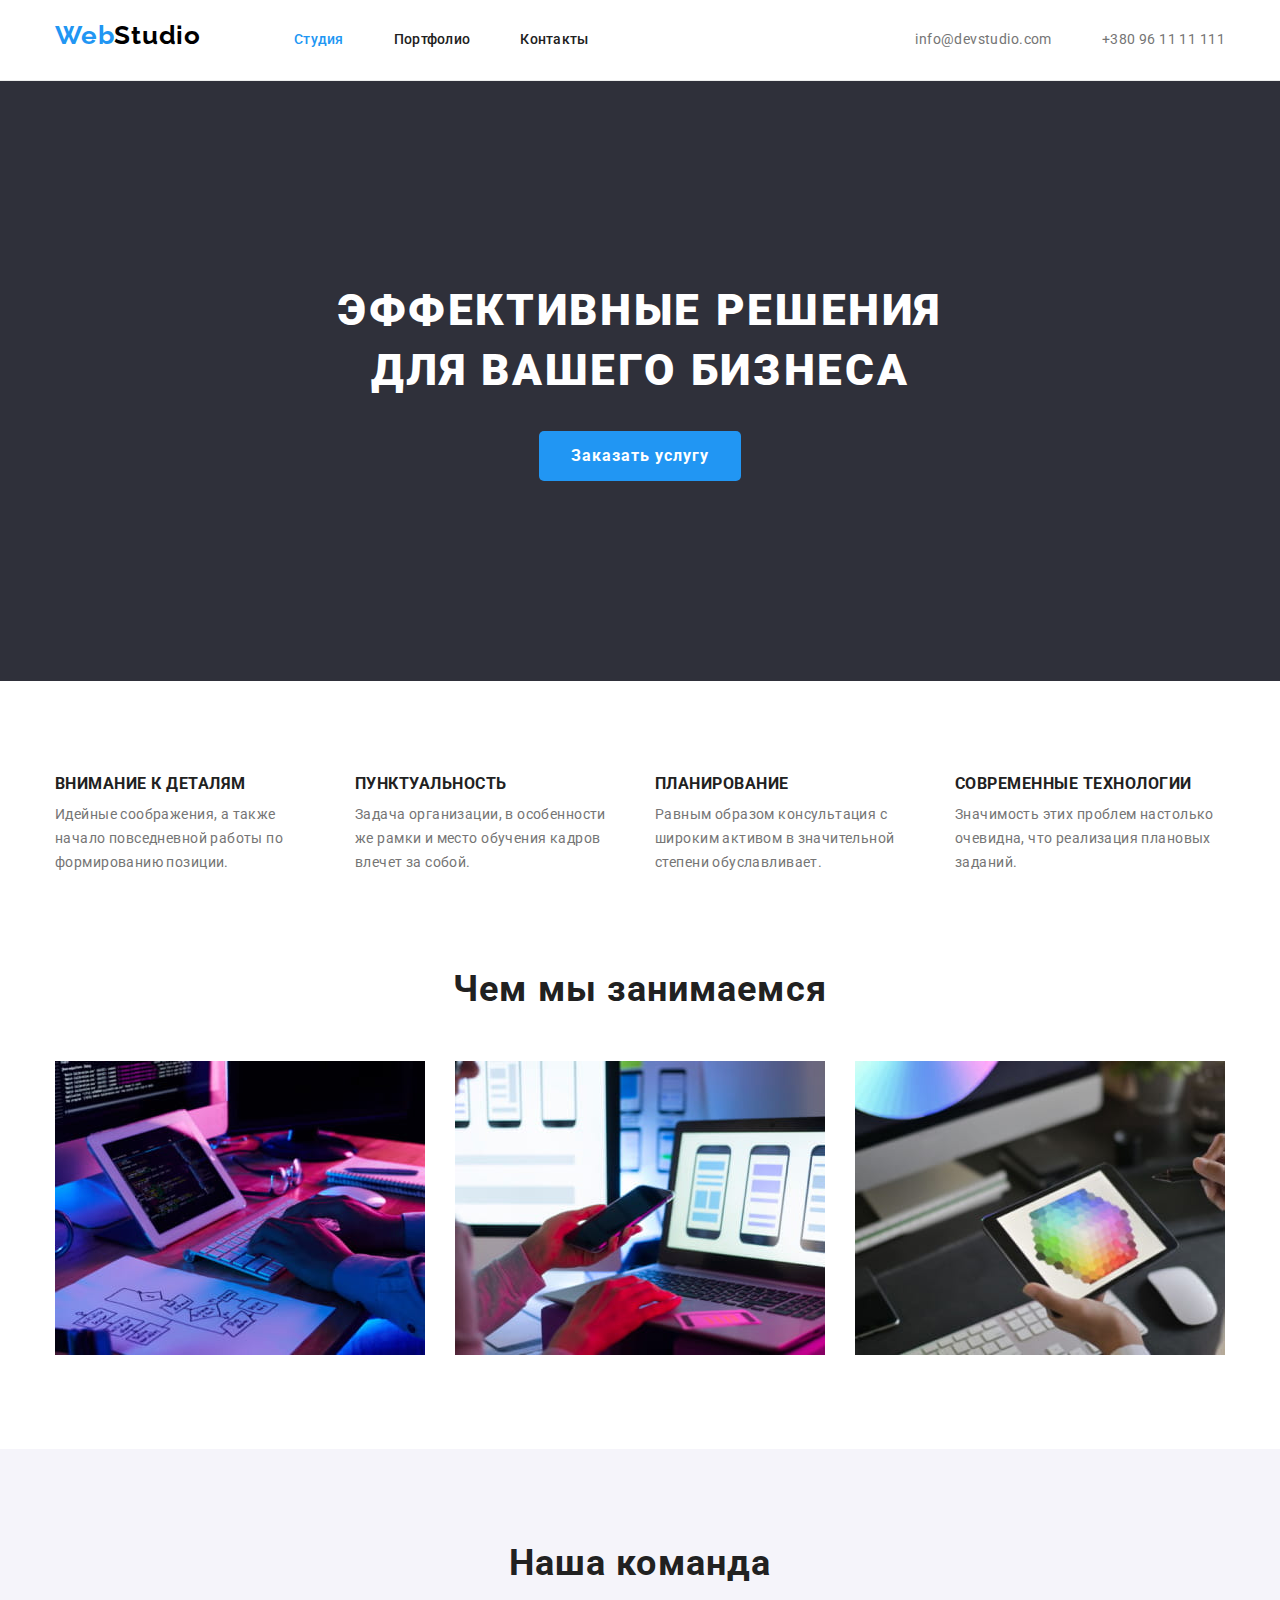
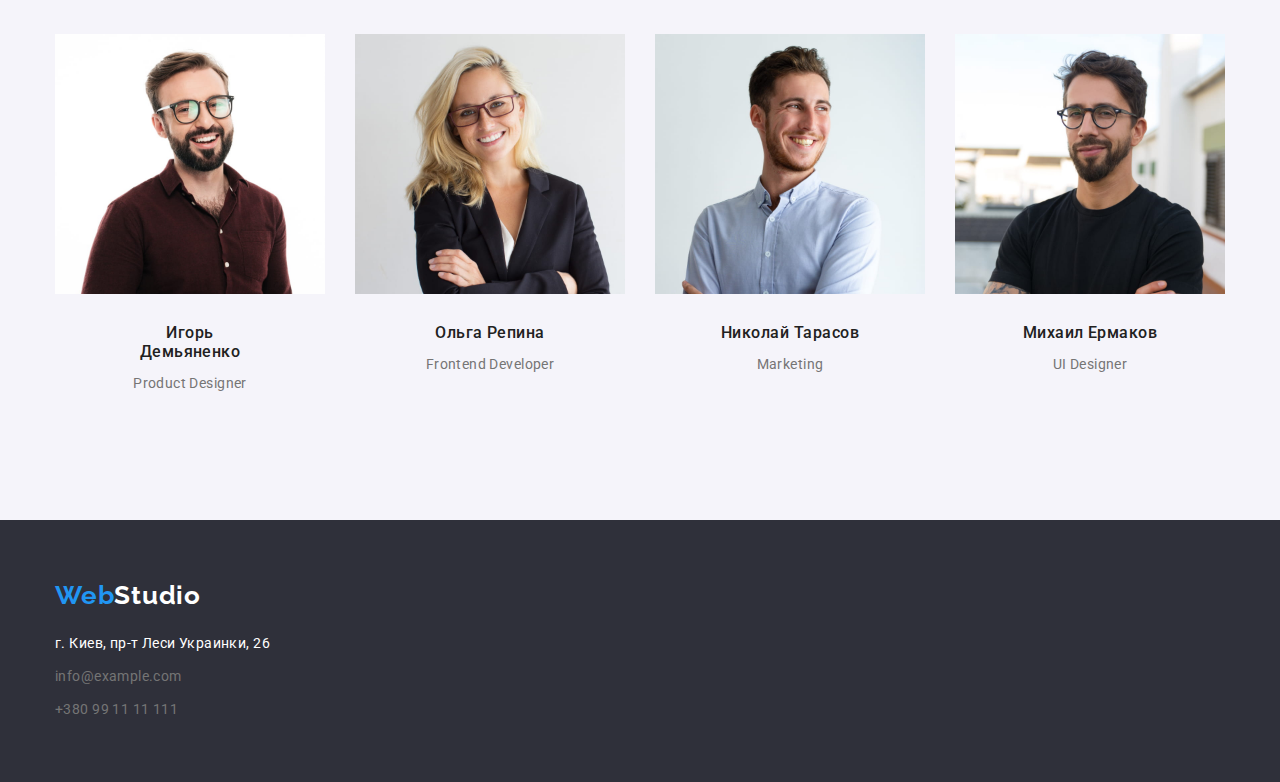
==== index.html @ d559161b "залил проект" ====
<!DOCTYPE html>
<html lang="ru">
  <head>
    <meta charset="UTF-8" />
    <meta http-equiv="X-UA-Compatible" content="IE=edge" />
    <meta name="viewport" content="width=device-width, initial-scale=1.0" />
    <title>WebStudio</title>
    <link rel="preconnect" href="https://fonts.gstatic.com" />
    <link
      href="https://fonts.googleapis.com/css2?family=Raleway:wght@700&family=Roboto:wght@400;500;700;900&display=swap"
      rel="stylesheet"
    />
    <link
      rel="stylesheet"
      href="https://cdnjs.cloudflare.com/ajax/libs/modern-normalize/0.2.0/modern-normalize.min.css"
    />
    <link rel="stylesheet" href="./css/styles.css" />
  </head>

  <body class="main-content">
    <!--Навигация-->
    <header>
      <div class="container">
        <nav class="navigation">
          <a class="logo-link link" href="./index.html"
            ><span class="blue-logo">Web</span><span class="black-logo">Studio</span></a
          >
          <ul class="nav-list list">
            <li class="nav-item"><a class="nav-link active-studio link" href="./index.html">Студия</a></li>
            <li class="nav-item"><a class="nav-link link" href="./portfolio.html">Портфолио</a></li>
            <li class="nav-item"><a class="nav-link link" href="">Контакты</a></li>
          </ul>

          <ul class="contact-list list">
            <li class="contact-item"><a class="link" href="mailto:info@devstudio.com">info@devstudio.com</a></li>
            <li class="contact-item"><a class="link" href="tel:+380961111111">+380 96 11 11 111</a></li>
          </ul>
        </nav>
      </div>
    </header>

    <main>
      <!--Герой-->
      <section class="hero-section">
        <div class="container">
          <h1 class="main-title">
            ЭФФЕКТИВНЫЕ РЕШЕНИЯ <br />
            ДЛЯ ВАШЕГО БИЗНЕСА
          </h1>
          <button type="button" class="order-button button">Заказать услугу</button>
        </div>
      </section>

      <!--Особенности-->
      <section class="features-section">
        <h2 class="visually-hidden">Особенности</h2>
        <div class="container">
          <ul class="features-list list grid">
            <li class="grid-item features-item">
              <h3 class="features-title title">Внимание к деталям</h3>
              <p>Идейные соображения, а также начало повседневной работы по формированию позиции.</p>
            </li>
            <li class="grid-item features-item">
              <h3 class="features-title title">Пунктуальность</h3>
              <p>Задача организации, в особенности же рамки и место обучения кадров влечет за собой.</p>
            </li>
            <li class="grid-item features-item">
              <h3 class="features-title title">Планирование</h3>
              <p>Равным образом консультация с широким активом в значительной степени обуславливает.</p>
            </li>
            <li class="grid-item features-item">
              <h3 class="features-title title">Современные технологии</h3>
              <p>Значимость этих проблем настолько очевидна, что реализация плановых заданий.</p>
            </li>
          </ul>
        </div>
      </section>

      <!--Чем мы занимаемся-->
      <section class="doing-section">
        <div class="container">
          <div class="doing-block">
            <h2 class="whatwe-do-title title">Чем мы занимаемся</h2>
            <ul class="about-list list grid">
              <li class="grid-item about-item">
                <img src="./images/studio/box1.jpg" alt="рисунок1" width="370" />
              </li>
              <li class="grid-item about-item">
                <img src="./images/studio/box2.jpg" alt="рисунок2" width="370" />
              </li>
              <li class="grid-item about-item">
                <img src="./images/studio/box3.jpg" alt="рисунок3" width="370" />
              </li>
            </ul>
          </div>
        </div>
      </section>

      <!--Наша команда-->
      <section class="team-section">
        <div class="container">
          <div class="team-content">
            <h2 class="ourteam-title title">Наша команда</h2>
            <ul class="team-list list grid">
              <li class="grid-item team-item">
                <img src="./images/studio/img.jpg" alt="Игорь Демьяненко" width="270" />
                <div class="item-block">
                  <h3 class="team-title position-title title">Игорь Демьяненко</h3>
                  <p>Product Designer</p>
                </div>
              </li>
              <li class="grid-item team-item">
                <img src="./images/studio/img2.jpg" alt="Ольга Репина" width="270" />
                <div class="item-block">
                  <h3 class="team-title position-title title">Ольга Репина</h3>
                  <p>Frontend Developer</p>
                </div>
              </li>
              <li class="grid-item team-item">
                <img src="./images/studio/img3.jpg" alt="Николай Тарасов" width="270" />
                <div class="item-block">
                  <h3 class="team-title position-title title">Николай Тарасов</h3>
                  <p>Marketing</p>
                </div>
              </li>
              <li class="grid-item team-item">
                <img src="./images/studio/img4.jpg" alt="Михаил Ермаков" width="270" />
                <div class="item-block">
                  <h3 class="team-title position-title title">Михаил Ермаков</h3>
                  <p>UI Designer</p>
                </div>
              </li>
            </ul>
          </div>
        </div>
      </section>
    </main>

    <!--Подвал сайта-->
    <footer>
      <div class="container">
        <div class="footer-block">
          <a class="footer-link link" href="./index.html"
            ><span class="blue-logo">Web</span><span class="white-logo">Studio</span></a
          >

          <address class="address">г. Киев, пр-т Леси Украинки, 26</address>

          <ul class="contact-list footer-contacts list">
            <li class="item-contact">
              <a class="link" href="mailto:info@example.com">info@example.com</a>
            </li>
            <li class="item-contact"><a class="link" href="tel:+380991111111">+380 99 11 11 111</a></li>
          </ul>
        </div>
      </div>
    </footer>
  </body>
</html>
---- css/styles.css ----
:root {
  --main-text-color: #757575;
  --title-color: #212121;
  --bg-color: #2f303a;
  --bg-button-color: #f5f4fa;
  --white-color: #ffffff;
  --link-color: #2196f3;
  --logo-black: #000000;
  --examples-border-color: #eeeeee;
  --grid-item: 1;
}

html {
  box-sizing: border-box;
}

*,
*::before,
*::after {
  box-sizing: inherit;
}

body {
  font-weight: 400;
  font-family: 'Roboto', sans-serif;
  font-size: 14px;
  line-height: 1.71;
  letter-spacing: 0.03em;
  color: var(--main-text-color);
}

h1,
h2,
h3,
h4,
h5,
h6,
p {
  margin-top: 0;
}

ul {
  margin-top: 0;
  margin-bottom: 0;
  padding-inline-start: 0;
}

p {
  margin-bottom: 0px;
}

img {
  display: block;
  max-width: 100%;
  height: auto;
}

address {
  font-style: normal;
  color: var(--white-color);
}

.visually-hidden {
  position: absolute !important;
  clip: rect(1px 1px 1px 1px);
  clip: rect(1px, 1px, 1px, 1px);
  padding: 0 !important;
  border: 0 !important;
  height: 1px !important;
  width: 1px !important;
  overflow: hidden;
}

.link {
  text-decoration: none;
  color: inherit;
}

.examples-link {
  text-decoration: none;
  color: inherit;
}

.link:hover,
.link:focus {
  color: var(--link-color);
}

.buttons-portfolio:hover,
.buttons-portfolio:focus {
  background-color: var(--link-color);
  color: var(--white-color);
}

.container {
  width: 1200px;
  padding-right: 15px;
  padding-left: 15px;
  margin-right: auto;
  margin-left: auto;
}

.grid {
  display: flex;
  flex-wrap: wrap;
  margin-left: -30px;
  margin-top: -30px;
}

.grid-item {
  flex-basis: calc((100% - 30px * var(--grid-item)) / var(--grid-item));
  margin-left: 30px;
  margin-top: 30px;
}

.nav-list {
  font-weight: 500;
  line-height: 1.14;
  letter-spacing: 0.02em;
  color: var(--title-color);
}

.active-studio {
  color: var(--link-color);
}

.active-portfolio {
  color: var(--link-color);
}

.main-title {
  display: block;
  margin-bottom: 0px;
  margin-bottom: 30px;
  font-weight: 900;
  font-size: 44px;
  line-height: 1.36;
  text-align: center;
  letter-spacing: 0.06em;
  color: var(--white-color);
}

.whatwe-do-title,
.ourteam-title {
  display: block;
  margin-bottom: 50px;
  font-weight: 700;
  font-size: 36px;
  line-height: 1.16;
  text-align: center;
  letter-spacing: 0.03em;
}

.features-title {
  text-transform: uppercase;
  margin-bottom: 10px;
  font-weight: 700;
  line-height: 1.14;
  letter-spacing: 0.03em;
}

.team-title {
  margin-bottom: 10px;
  font-weight: 500;
  font-size: 16px;
  line-height: 1.18;
  letter-spacing: 0.03em;
}

.examples-title {
  margin-bottom: 4px;
  font-weight: 700;
  font-size: 18px;
  line-height: 2;
  letter-spacing: 0.06em;
}

.title {
  color: var(--title-color);
}

.element-style {
  font-size: 16px;
  line-height: 30px;
  letter-spacing: 0.03em;
}

.button {
  font-weight: 700;
  font-size: 16px;
  line-height: 1.87;
  text-align: center;
  letter-spacing: 0.06em;
  background-color: var(--bg-button-color);
  border-style: none;
  border-radius: 5px;
  font-family: inherit;
  cursor: pointer;
  border: none;
}

.navigation {
  display: flex;
  align-items: baseline;
}

.logo-link {
  display: block;
  margin-right: 93px;
}

.nav-list {
  display: flex;
  align-items: baseline;
}

.nav-item:not(:last-child) {
  margin-right: 50px;
}

.nav-link {
  padding-top: 32px;
  padding-bottom: 32px;
  display: flex;
  margin-bottom: 0px;
}

.contact-list {
  display: flex;
  margin-left: auto;
}

.contact-item:not(:last-child) {
  margin-right: 50px;
}

header {
  border-bottom: 1px solid #ececec;
}

.order-button {
  display: inline-block;
  min-width: 200px;
  padding: 10px 32px;
  background-color: var(--link-color);
  color: var(--white-color);
}

.buttons-portfolio {
  min-width: 73px;
  padding: 6px 22px;
}

.hero-section {
  padding-top: 200px;
  padding-bottom: 200px;
}

.hero-section {
  text-align: center;
}

.hero-section {
  background-color: var(--bg-color);
}

.features-section {
  padding-top: 94px;
}

.features-item {
  --grid-item: 4;
}

.doing-section {
  padding-top: 94px;
  padding-bottom: 94px;
}

.about-item {
  --grid-item: 3;
}

.team-list {
  text-align: center;
}

.team-item {
  --grid-item: 4;
}

.team-section {
  padding-top: 94px;
  padding-bottom: 94px;
  background-color: var(--bg-button-color);
}

.item-block {
  padding: 30px 59px;
}

.footer-link {
  display: block;
  margin-bottom: 20px;
}

.address {
  display: block;
  margin-bottom: 9px;
}

.footer-contacts {
  display: block;
}

.item-contact:not(:last-child) {
  display: block;
  margin-bottom: 9px;
}

.portfolio-section {
  padding-top: 94px;
  padding-bottom: 94px;
}

.portfolio-list {
  display: flex;
  justify-content: center;
  margin-bottom: 50px;
}

.buttons-item:not(:last-child) {
  margin-right: 9px;
}

.examples-item {
  --grid-item: 3;
}

.examples-item-block {
  padding: 20px 24px;
  border-left: 1px solid var(--examples-border-color);
  border-right: 1px solid var(--examples-border-color);
  border-bottom: 1px solid var(--examples-border-color);
}

.blue-logo,
.black-logo,
.white-logo {
  font-family: 'Raleway', sans-serif;
  font-weight: 700;
  font-size: 26px;
  line-height: 1.19;
  letter-spacing: 0.03em;
  color: #2196f3;
}

.black-logo {
  color: var(--logo-black);
}

.white-logo {
  color: var(--white-color);
}

.list {
  list-style: none;
}

footer {
  padding-top: 60px;
  padding-bottom: 60px;
  background-color: var(--bg-color);
}
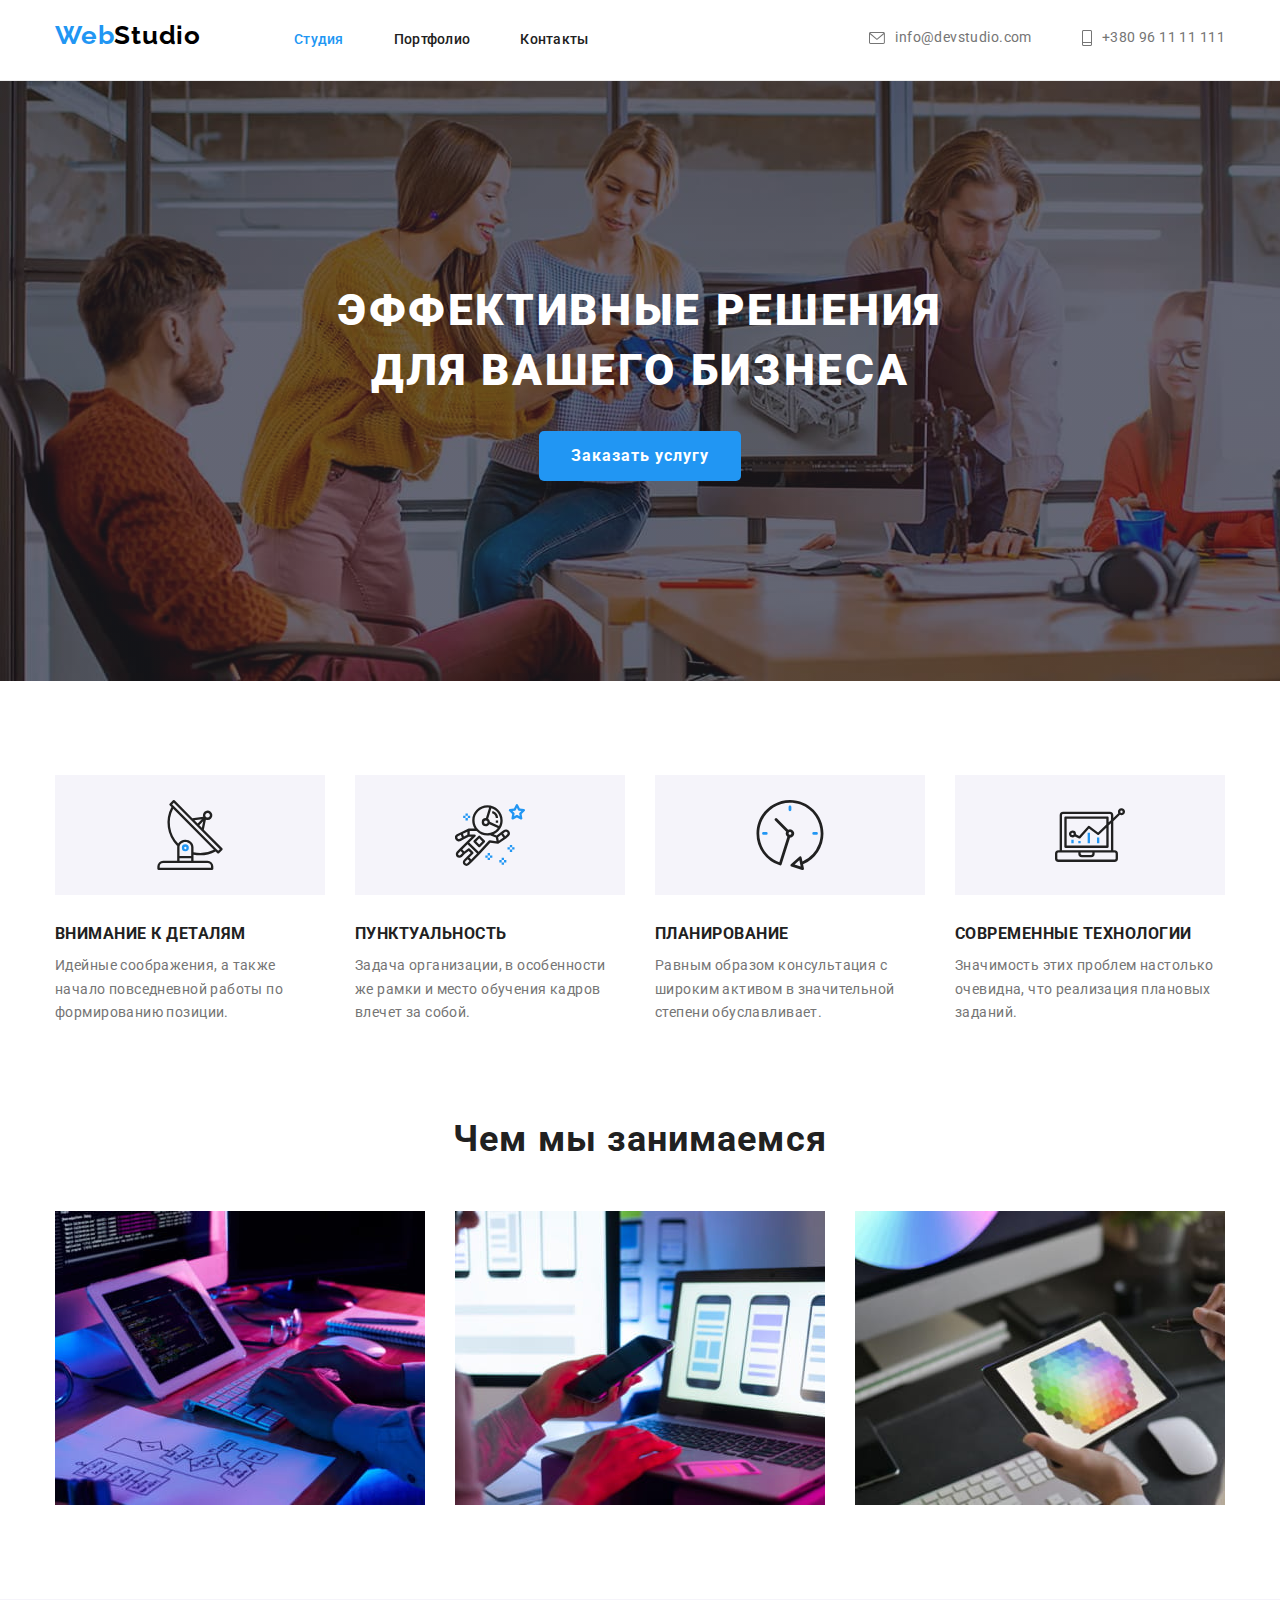
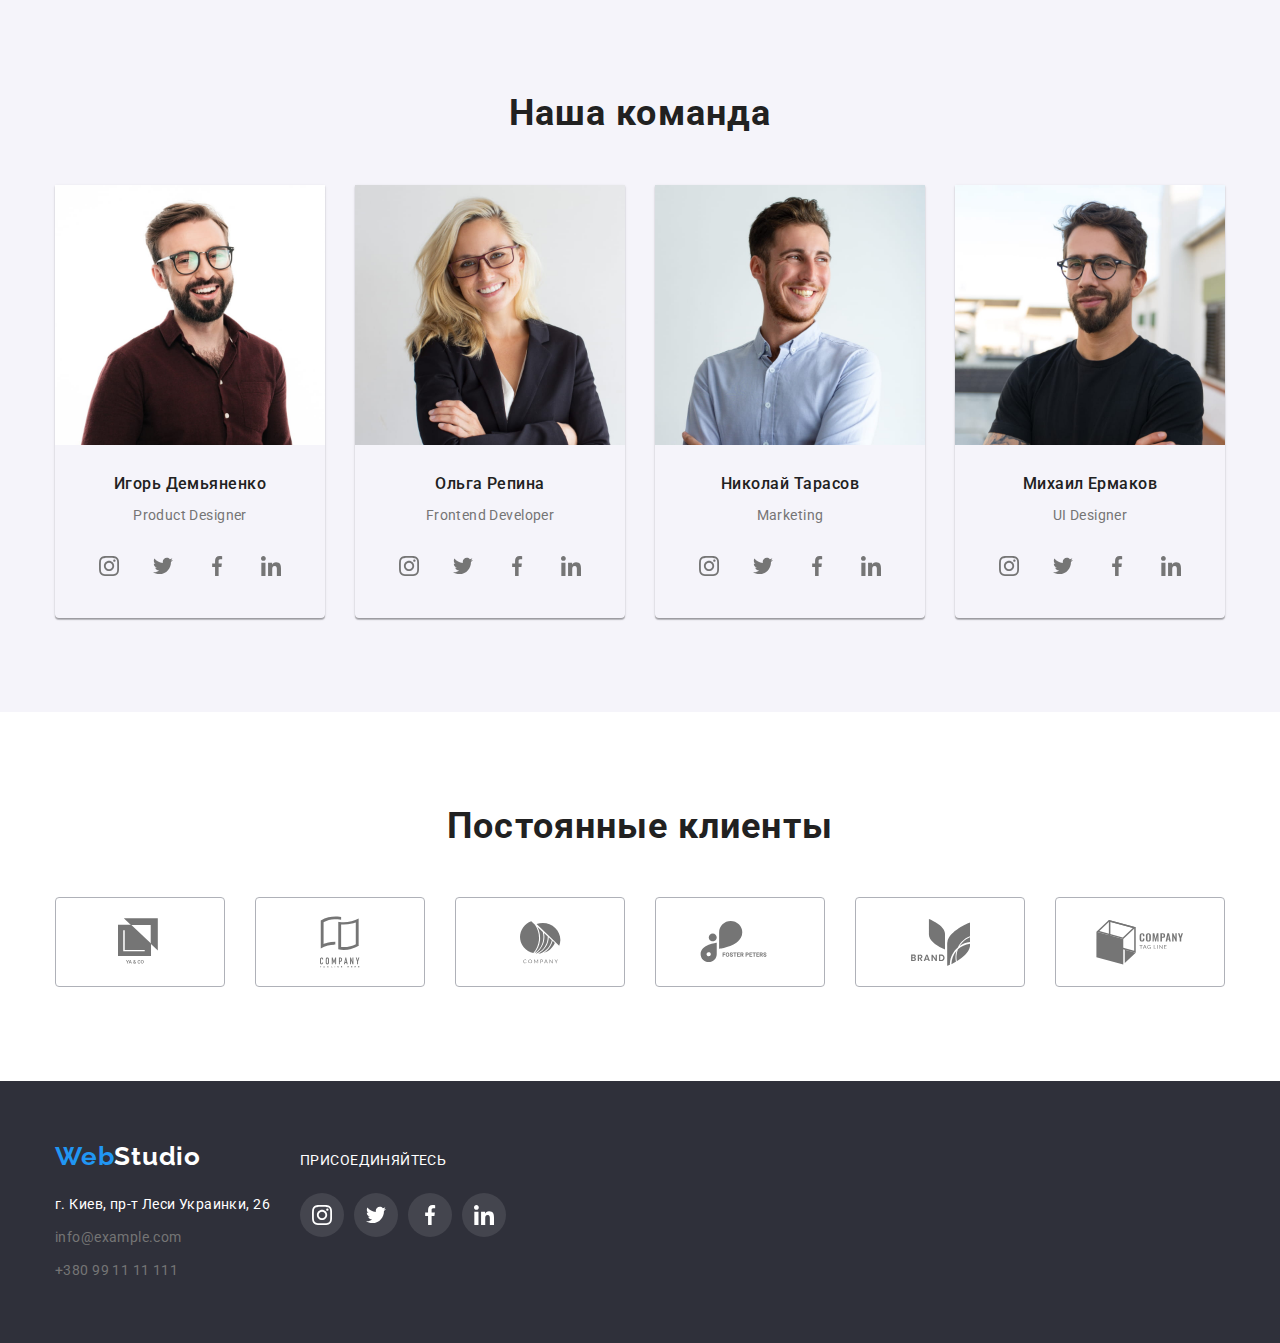
==== commit fbef4056: "добавил иконки для хедера(стилизировал), добавил фон для hero(стилизировал), добавил social иконки д" ====
--- a/index.html
+++ b/index.html
@@ -32,8 +32,22 @@
           </ul>
 
           <ul class="contact-list list">
-            <li class="contact-item"><a class="link" href="mailto:info@devstudio.com">info@devstudio.com</a></li>
-            <li class="contact-item"><a class="link" href="tel:+380961111111">+380 96 11 11 111</a></li>
+            <li class="contact-item">
+              <a class="link icon-link" href="mailto:info@devstudio.com"
+                ><svg class="icon-mail">
+                  <use href="./css/symbol-defs.svg#icon-mail"></use>
+                </svg>
+                info@devstudio.com</a
+              >
+            </li>
+            <li class="contact-item">
+              <a class="link icon-link" href="tel:+380961111111">
+                <svg class="icon-tel icon">
+                  <use href="./css/symbol-defs.svg#icon-telephone"></use>
+                </svg>
+                +380 96 11 11 111</a
+              >
+            </li>
           </ul>
         </nav>
       </div>
@@ -107,6 +121,36 @@
                 <div class="item-block">
                   <h3 class="team-title position-title title">Игорь Демьяненко</h3>
                   <p>Product Designer</p>
+                  <ul class="list team-icon">
+                    <li class="team-icon-item">
+                      <a href="" class="team-icon-link">
+                        <svg class="icon">
+                          <use href="./css/symbol-defs.svg#icon-instagram"></use>
+                        </svg>
+                      </a>
+                    </li>
+                    <li class="team-icon-item">
+                      <a href="" class="team-icon-link">
+                        <svg class="icon">
+                          <use href="./css/symbol-defs.svg#icon-twitter"></use>
+                        </svg>
+                      </a>
+                    </li>
+                    <li class="team-icon-item">
+                      <a href="" class="team-icon-link">
+                        <svg class="icon">
+                          <use href="./css/symbol-defs.svg#icon-facebook"></use>
+                        </svg>
+                      </a>
+                    </li>
+                    <li class="team-icon-item">
+                      <a href="" class="team-icon-link">
+                        <svg class="icon">
+                          <use href="./css/symbol-defs.svg#icon-linkedin"></use>
+                        </svg>
+                      </a>
+                    </li>
+                  </ul>
                 </div>
               </li>
               <li class="grid-item team-item">
@@ -114,6 +158,36 @@
                 <div class="item-block">
                   <h3 class="team-title position-title title">Ольга Репина</h3>
                   <p>Frontend Developer</p>
+                  <ul class="list team-icon">
+                    <li class="team-icon-item">
+                      <a href="" class="team-icon-link">
+                        <svg class="icon">
+                          <use href="./css/symbol-defs.svg#icon-instagram"></use>
+                        </svg>
+                      </a>
+                    </li>
+                    <li class="team-icon-item">
+                      <a href="" class="team-icon-link">
+                        <svg class="icon">
+                          <use href="./css/symbol-defs.svg#icon-twitter"></use>
+                        </svg>
+                      </a>
+                    </li>
+                    <li class="team-icon-item">
+                      <a href="" class="team-icon-link">
+                        <svg class="icon">
+                          <use href="./css/symbol-defs.svg#icon-facebook"></use>
+                        </svg>
+                      </a>
+                    </li>
+                    <li class="team-icon-item">
+                      <a href="" class="team-icon-link">
+                        <svg class="icon">
+                          <use href="./css/symbol-defs.svg#icon-linkedin"></use>
+                        </svg>
+                      </a>
+                    </li>
+                  </ul>
                 </div>
               </li>
               <li class="grid-item team-item">
@@ -121,6 +195,36 @@
                 <div class="item-block">
                   <h3 class="team-title position-title title">Николай Тарасов</h3>
                   <p>Marketing</p>
+                  <ul class="list team-icon">
+                    <li class="team-icon-item">
+                      <a href="" class="team-icon-link">
+                        <svg class="icon">
+                          <use href="./css/symbol-defs.svg#icon-instagram"></use>
+                        </svg>
+                      </a>
+                    </li>
+                    <li class="team-icon-item">
+                      <a href="" class="team-icon-link">
+                        <svg class="icon">
+                          <use href="./css/symbol-defs.svg#icon-twitter"></use>
+                        </svg>
+                      </a>
+                    </li>
+                    <li class="team-icon-item">
+                      <a href="" class="team-icon-link">
+                        <svg class="icon">
+                          <use href="./css/symbol-defs.svg#icon-facebook"></use>
+                        </svg>
+                      </a>
+                    </li>
+                    <li class="team-icon-item">
+                      <a href="" class="team-icon-link">
+                        <svg class="icon">
+                          <use href="./css/symbol-defs.svg#icon-linkedin"></use>
+                        </svg>
+                      </a>
+                    </li>
+                  </ul>
                 </div>
               </li>
               <li class="grid-item team-item">
@@ -128,10 +232,90 @@
                 <div class="item-block">
                   <h3 class="team-title position-title title">Михаил Ермаков</h3>
                   <p>UI Designer</p>
+                  <ul class="list team-icon">
+                    <li class="team-icon-item">
+                      <a href="" class="team-icon-link">
+                        <svg class="icon">
+                          <use href="./css/symbol-defs.svg#icon-instagram"></use>
+                        </svg>
+                      </a>
+                    </li>
+                    <li class="team-icon-item">
+                      <a href="" class="team-icon-link">
+                        <svg class="icon">
+                          <use href="./css/symbol-defs.svg#icon-twitter"></use>
+                        </svg>
+                      </a>
+                    </li>
+                    <li class="team-icon-item">
+                      <a href="" class="team-icon-link">
+                        <svg class="icon">
+                          <use href="./css/symbol-defs.svg#icon-facebook"></use>
+                        </svg>
+                      </a>
+                    </li>
+                    <li class="team-icon-item">
+                      <a href="" class="team-icon-link">
+                        <svg class="icon">
+                          <use href="./css/symbol-defs.svg#icon-linkedin"></use>
+                        </svg>
+                      </a>
+                    </li>
+                  </ul>
                 </div>
               </li>
             </ul>
           </div>
+        </div>
+      </section>
+
+      <section class="clients-section">
+        <div class="container">
+          <h2 class="clients-title title">Постоянные клиенты</h2>
+          <ul class="list clients-icon grid">
+            <li class="clients-icon-item grid-item">
+              <a href="" class="clients-icon-link link">
+                <svg class="icon icon-logo1">
+                  <use href="./css/symbol-defs.svg#icon-logo1"></use>
+                </svg>
+              </a>
+            </li>
+            <li class="clients-icon-item grid-item">
+              <a href="" class="clients-icon-link link">
+                <svg class="icon icon-logo2">
+                  <use href="./css/symbol-defs.svg#icon-logo2"></use>
+                </svg>
+              </a>
+            </li>
+            <li class="clients-icon-item grid-item">
+              <a href="" class="clients-icon-link link">
+                <svg class="icon icon-logo3">
+                  <use href="./css/symbol-defs.svg#icon-logo3"></use>
+                </svg>
+              </a>
+            </li>
+            <li class="clients-icon-item grid-item">
+              <a href="" class="clients-icon-link link">
+                <svg class="icon icon-logo4">
+                  <use href="./css/symbol-defs.svg#icon-logo4"></use>
+                </svg>
+              </a>
+            </li>
+            <li class="clients-icon-item grid-item">
+              <a href="" class="clients-icon-link link">
+                <svg class="icon icon-logo5">
+                  <use href="./css/symbol-defs.svg#icon-logo5"></use>
+                </svg>
+              </a>
+            </li>
+            <li class="clients-icon-item grid-item">
+              <a href="" class="clients-icon-link link">
+                <svg class="icon icon-logo6">
+                  <use href="./css/symbol-defs.svg#icon-logo6"></use>
+                </svg>
+              </a>
+            </li>
+          </ul>
         </div>
       </section>
     </main>
@@ -139,19 +323,54 @@
     <!--Подвал сайта-->
     <footer>
       <div class="container">
-        <div class="footer-block">
-          <a class="footer-link link" href="./index.html"
-            ><span class="blue-logo">Web</span><span class="white-logo">Studio</span></a
-          >
-
-          <address class="address">г. Киев, пр-т Леси Украинки, 26</address>
-
-          <ul class="contact-list footer-contacts list">
-            <li class="item-contact">
-              <a class="link" href="mailto:info@example.com">info@example.com</a>
-            </li>
-            <li class="item-contact"><a class="link" href="tel:+380991111111">+380 99 11 11 111</a></li>
-          </ul>
+        <div class="footer-main-block footer-grid">
+          <div class="footer-block-contact footer-grid-item">
+            <a class="footer-link link" href="./index.html"
+              ><span class="blue-logo">Web</span><span class="white-logo">Studio</span></a
+            >
+
+            <address class="address">г. Киев, пр-т Леси Украинки, 26</address>
+
+            <ul class="footer-contacts list">
+              <li class="item-contact">
+                <a class="link" href="mailto:info@example.com">info@example.com</a>
+              </li>
+              <li class="item-contact"><a class="link" href="tel:+380991111111">+380 99 11 11 111</a></li>
+            </ul>
+          </div>
+          <div class="footer-block-social footer-grid-item">
+            <p class="footer-paragraph-style">присоединяйтесь</p>
+            <ul class="list team-icon">
+              <li class="team-icon-item">
+                <a href="" class="team-icon-link">
+                  <svg class="icon">
+                    <use href="./css/symbol-defs.svg#icon-instagram"></use>
+                  </svg>
+                </a>
+              </li>
+              <li class="team-icon-item">
+                <a href="" class="team-icon-link">
+                  <svg class="icon">
+                    <use href="./css/symbol-defs.svg#icon-twitter"></use>
+                  </svg>
+                </a>
+              </li>
+              <li class="team-icon-item">
+                <a href="" class="team-icon-link">
+                  <svg class="icon">
+                    <use href="./css/symbol-defs.svg#icon-facebook"></use>
+                  </svg>
+                </a>
+              </li>
+              <li class="team-icon-item">
+                <a href="" class="team-icon-link">
+                  <svg class="icon">
+                    <use href="./css/symbol-defs.svg#icon-linkedin"></use>
+                  </svg>
+                </a>
+              </li>
+            </ul>
+          </div>
         </div>
       </div>
     </footer>
--- a/css/styles.css
+++ b/css/styles.css
@@ -7,6 +7,7 @@
   --link-color: #2196f3;
   --logo-black: #000000;
   --examples-border-color: #eeeeee;
+  --clients-border-color: #afb1b8;
   --grid-item: 1;
 }
 
@@ -141,7 +142,8 @@
 }
 
 .whatwe-do-title,
-.ourteam-title {
+.ourteam-title,
+.clients-title {
   display: block;
   margin-bottom: 50px;
   font-weight: 700;
@@ -157,6 +159,34 @@
   font-weight: 700;
   line-height: 1.14;
   letter-spacing: 0.03em;
+}
+
+.features-item::before {
+  display: block;
+  content: '';
+  height: 120px;
+  background-size: contain;
+  background-repeat: no-repeat;
+  background-position: center;
+  background-size: 70px 70px;
+  background-color: var(--bg-button-color);
+  margin-bottom: 30px;
+}
+
+.features-item:nth-child(1)::before {
+  background-image: url(../images/svg/antenna.svg);
+}
+
+.features-item:nth-child(2)::before {
+  background-image: url(../images/svg/astronaut.svg);
+}
+
+.features-item:nth-child(3)::before {
+  background-image: url(../images/svg/clock.svg);
+}
+
+.features-item:nth-child(4)::before {
+  background-image: url(../images/svg/diagram.svg);
 }
 
 .team-title {
@@ -228,6 +258,32 @@
 .contact-list {
   display: flex;
   margin-left: auto;
+  align-items: center;
+}
+
+.icon-link {
+  display: flex;
+  align-items: center;
+  border: none;
+}
+
+.icon-link:hover,
+.icon-link:focus {
+  stroke: currentColor;
+}
+
+.icon-mail {
+  width: 16px;
+  height: 12px;
+  margin-right: 10px;
+  fill: currentColor;
+}
+
+.icon-tel {
+  width: 10px;
+  height: 16px;
+  margin-right: 10px;
+  fill: currentColor;
 }
 
 .contact-item:not(:last-child) {
@@ -254,6 +310,13 @@
 .hero-section {
   padding-top: 200px;
   padding-bottom: 200px;
+  max-width: 1600px;
+  height: 600px;
+
+  background-image: linear-gradient(rgba(47, 48, 58, 0.4), rgba(47, 48, 58, 0.4)), url('../images/studio/heroback.jpg');
+  background-repeat: no-repeat;
+  background-size: cover;
+  background-position: top left;
 }
 
 .hero-section {
@@ -277,6 +340,11 @@
   padding-bottom: 94px;
 }
 
+.clients-section {
+  padding-top: 94px;
+  padding-bottom: 94px;
+}
+
 .about-item {
   --grid-item: 3;
 }
@@ -286,7 +354,13 @@
 }
 
 .team-item {
+  box-shadow: 0px 1px 3px rgba(0, 0, 0, 0.12), 0px 1px 1px rgba(0, 0, 0, 0.14), 0px 2px 1px rgba(0, 0, 0, 0.2);
+  border-radius: 0px 0px 4px 4px;
   --grid-item: 4;
+}
+
+.clients-icon-item {
+  --grid-item: 6;
 }
 
 .team-section {
@@ -295,8 +369,98 @@
   background-color: var(--bg-button-color);
 }
 
+.team-section .team-icon-link {
+  fill: var(--main-text-color);
+}
+
+.team-icon {
+  margin-top: 16px;
+  display: flex;
+}
+
+.team-icon-link .icon {
+  width: 20px;
+  height: 20px;
+}
+
+.team-icon-link {
+  display: flex;
+  border-radius: 50%;
+  justify-content: center;
+  align-items: center;
+  width: 44px;
+  height: 44px;
+}
+
+.team-icon-link:hover,
+.team-icon-link:focus {
+  background-color: var(--link-color);
+}
+
+.team-icon-link:hover .icon,
+.team-icon-link:focus .icon {
+  fill: var(--white-color);
+}
+
+.team-icon-item:not(:last-child) {
+  margin-right: 10px;
+}
+
 .item-block {
-  padding: 30px 59px;
+  padding: 30px 32px;
+}
+
+.clients-icon-link {
+  display: flex;
+  border: 1px solid var(--clients-border-color);
+  border-radius: 4px;
+  width: 170px;
+  height: 90px;
+  align-items: center;
+  justify-content: center;
+}
+
+.clients-icon-link:hover,
+.clients-icon-link:focus {
+  border: 1px solid var(--link-color);
+}
+
+.clients-icon-link .icon {
+  fill: currentColor;
+}
+
+.clients-icon-link .icon-logo1 {
+  width: 44px;
+  height: 49px;
+}
+
+.clients-icon-link .icon-logo2 {
+  width: 40px;
+  height: 52px;
+}
+
+.clients-icon-link .icon-logo3 {
+  width: 41px;
+  height: 43px;
+}
+
+.clients-icon-link .icon-logo4 {
+  width: 80px;
+  height: 42px;
+}
+
+.clients-icon-link .icon-logo5 {
+  width: 59px;
+  height: 47px;
+}
+
+.clients-icon-link .icon-logo6 {
+  width: 88px;
+  height: 45px;
+}
+
+.footer-social-icon .icon {
+  font: var(--white-color);
 }
 
 .footer-link {
@@ -311,11 +475,37 @@
 
 .footer-contacts {
   display: block;
+  margin-left: auto;
+  align-items: center;
+}
+
+.footer-paragraph-style {
+  color: var(--white-color);
+  font-weight: 700px;
+  text-transform: uppercase;
+  margin-bottom: 20px;
 }
 
 .item-contact:not(:last-child) {
   display: block;
   margin-bottom: 9px;
+}
+
+.team-icon a {
+  color: var(--white-color);
+}
+
+footer .team-icon-link {
+  background-color: rgba(255, 255, 255, 0.1);
+}
+
+footer .team-icon-link:hover,
+footer .team-icon-link:focus {
+  background-color: var(--link-color);
+}
+
+footer .team-icon-link .icon {
+  fill: currentColor;
 }
 
 .portfolio-section {
@@ -330,11 +520,25 @@
 }
 
 .buttons-item:not(:last-child) {
-  margin-right: 9px;
+  margin-right: 8px;
 }
 
 .examples-item {
   --grid-item: 3;
+}
+
+.footer-grid-item {
+  margin-right: 30px;
+  align-self: baseline;
+}
+
+.footer-grid {
+  display: flex;
+  flex-basis: calc((100% - 30px) / 2);
+}
+
+.examples-item:hover {
+  box-shadow: 0px 1px 1px rgba(0, 0, 0, 0.12), 0px 4px 4px rgba(0, 0, 0, 0.06), 1px 4px 6px rgba(0, 0, 0, 0.16);
 }
 
 .examples-item-block {
